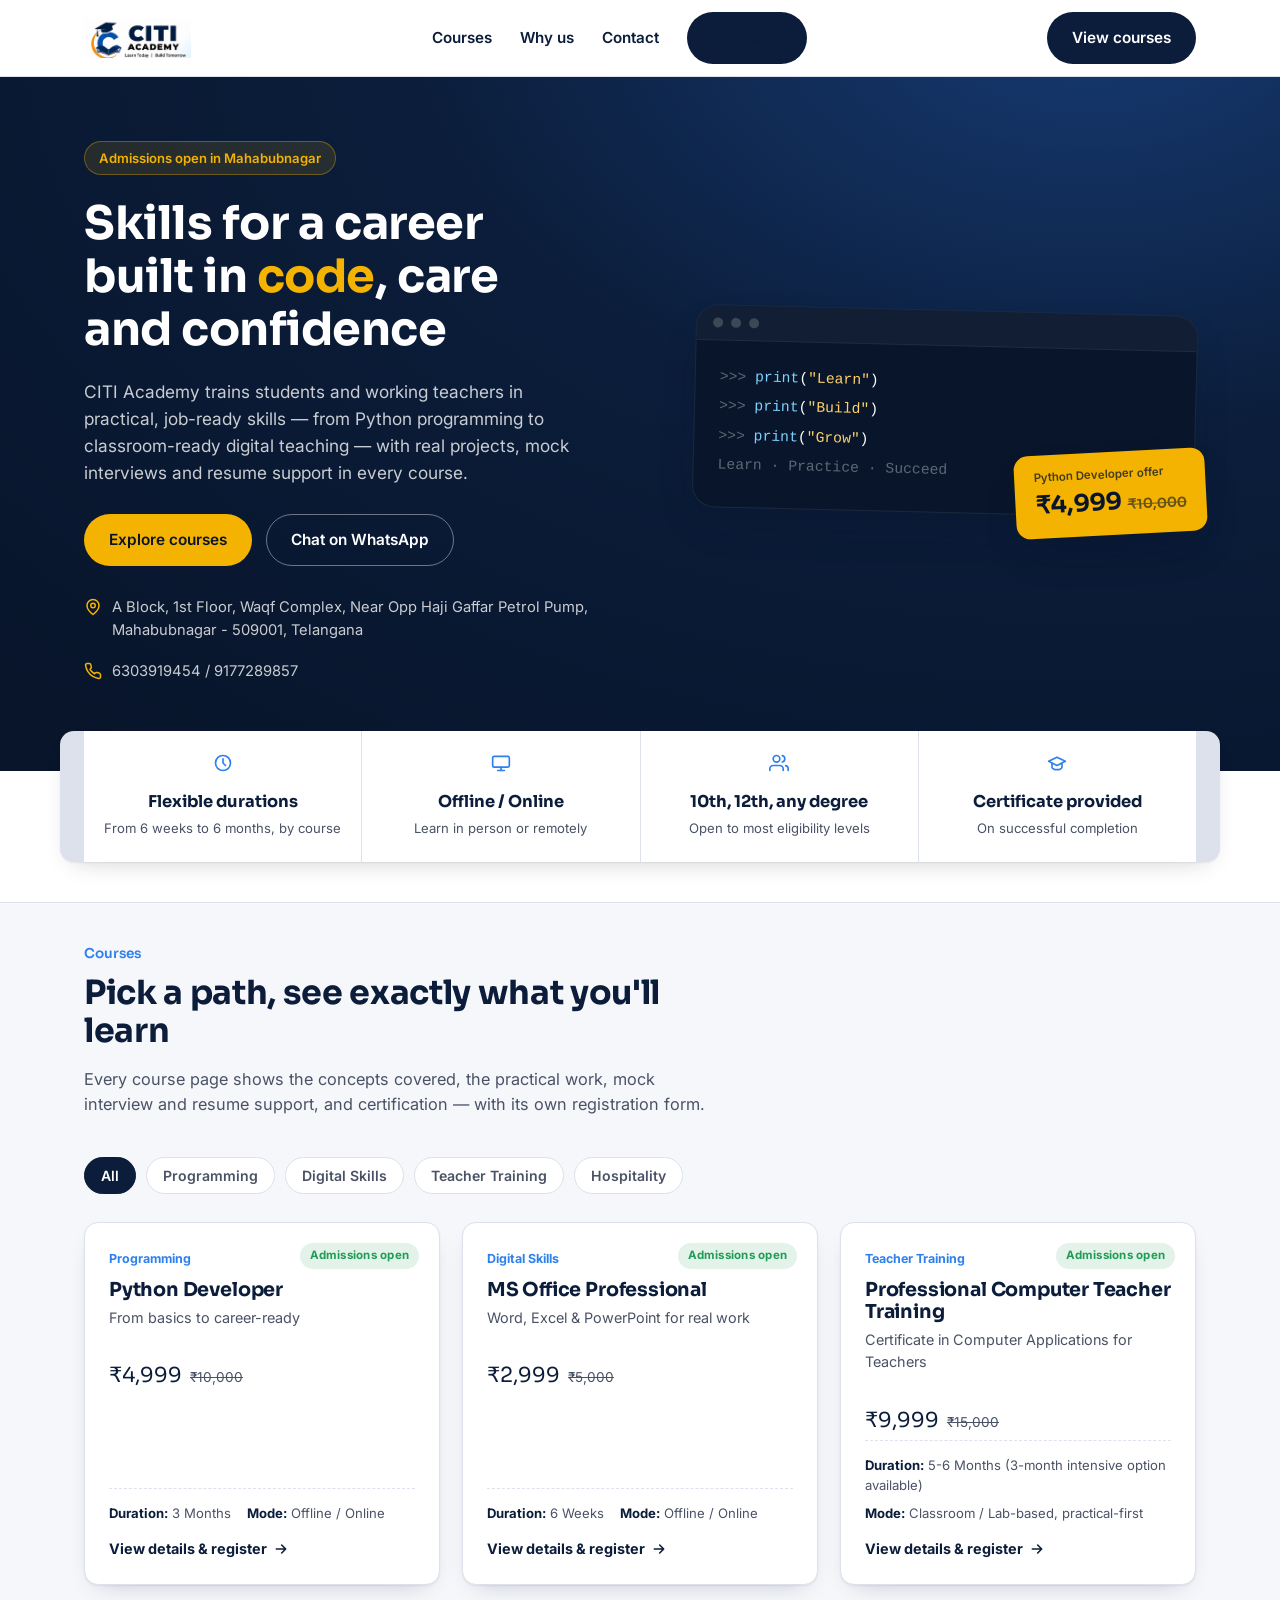
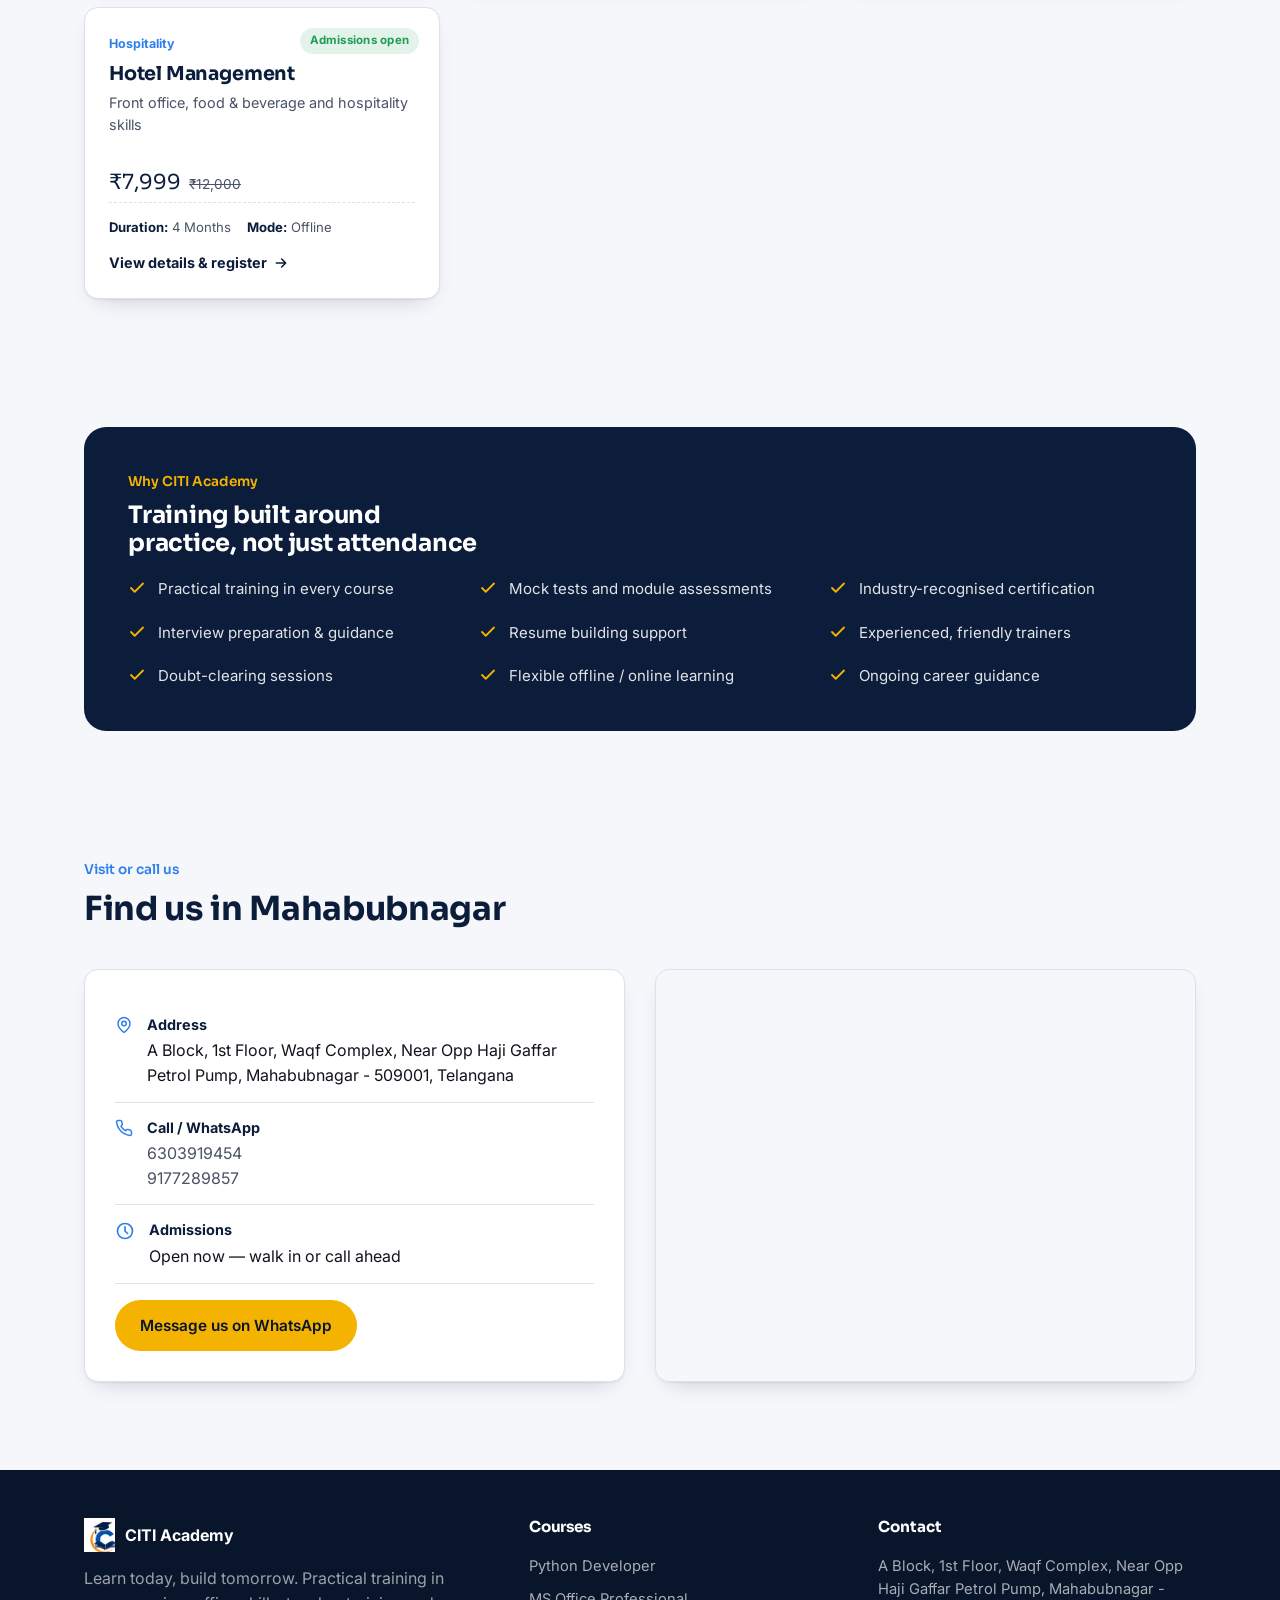
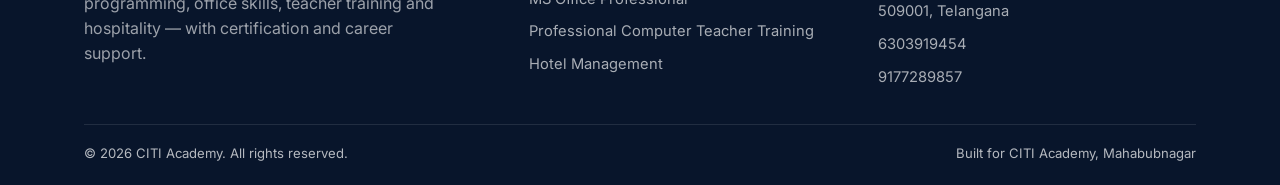
==== index.html @ 6cce6d1c "Add website files" ====
<!doctype html>
<html lang="en">
<head>
<meta charset="UTF-8" />
<meta name="viewport" content="width=device-width, initial-scale=1" />
<title>CITI Academy, Mahabubnagar — Python, MS Office, Teacher Training & Hotel Management Courses</title>
<meta name="description" content="CITI Academy in Mahabubnagar, Telangana offers practical, certificate courses in Python Developer, MS Office, Professional Computer Teacher Training and Hotel Management. Offline & online batches. Call 6303919454." />
<meta name="keywords" content="CITI Academy, CITI Academy Mahabubnagar, Python course Mahabubnagar, computer teacher training, MS Office course, hotel management course, computer institute Mahabubnagar, Waqf Complex Mahabubnagar" />
<meta name="robots" content="index, follow" />
<link rel="canonical" href="https://www.citiacademy.example/" />

<meta property="og:type" content="website" />
<meta property="og:title" content="CITI Academy — Learn Today, Build Tomorrow" />
<meta property="og:description" content="Practical, certificate courses in Python, MS Office, Computer Teacher Training and Hotel Management. Offline & online batches in Mahabubnagar, Telangana." />
<meta property="og:image" content="assets/logo.png" />
<meta property="og:locale" content="en_IN" />

<link rel="icon" href="assets/favicon-32.png" sizes="32x32" />
<link rel="icon" href="assets/favicon-192.png" sizes="192x192" />
<link rel="apple-touch-icon" href="assets/favicon-192.png" />

<link rel="preconnect" href="https://fonts.googleapis.com" />
<link rel="preconnect" href="https://fonts.gstatic.com" crossorigin />
<link href="https://fonts.googleapis.com/css2?family=Sora:wght@500;600;700;800&family=Inter:wght@400;500;600;700&display=swap" rel="stylesheet" />
<link rel="stylesheet" href="css/style.css" />

<script type="application/ld+json">
{
  "@context": "https://schema.org",
  "@type": "EducationalOrganization",
  "name": "CITI Academy",
  "slogan": "Learn Today, Build Tomorrow",
  "url": "https://www.citiacademy.example/",
  "logo": "https://www.citiacademy.example/assets/logo.png",
  "address": {
    "@type": "PostalAddress",
    "streetAddress": "A Block, 1st Floor, Waqf Complex, Near Opp Haji Gaffar Petrol Pump",
    "addressLocality": "Mahabubnagar",
    "addressRegion": "Telangana",
    "postalCode": "509001",
    "addressCountry": "IN"
  },
  "telephone": ["+91-6303919454", "+91-9177289857"],
  "sameAs": []
}
</script>
</head>
<body>
<a class="skip-link" href="#main">Skip to content</a>

<header class="site-header">
  <div class="wrap">
    <a class="brand" href="index.html">
      <img src="assets/logo.png" alt="CITI Academy — Learn Today, Build Tomorrow" />
    </a>
    <nav class="main-nav" id="mainNav">
      <a href="#courses">Courses</a>
      <a href="#why">Why us</a>
      <a href="#contact">Contact</a>
      <a class="btn btn-navy btn-hide-mobile" href="#contact">Talk to us</a>
    </nav>
    <div class="header-cta">
      <a class="btn btn-navy btn-hide-mobile" href="#courses">View courses</a>
      <button class="nav-toggle" id="navToggle" aria-label="Open menu" aria-expanded="false">
        <svg width="20" height="20" viewBox="0 0 24 24" fill="none" stroke="currentColor" stroke-width="2" stroke-linecap="round"><path d="M4 6h16M4 12h16M4 18h16"/></svg>
      </button>
    </div>
  </div>
</header>

<main id="main">
  <!-- Hero -->
  <section class="hero">
    <div class="wrap">
      <div class="hero-copy">
        <span class="hero-kicker">Admissions open in Mahabubnagar</span>
        <h1>Skills for a career built in <em>code</em>, care and confidence</h1>
        <p class="lead">CITI Academy trains students and working teachers in practical, job-ready skills — from Python programming to classroom-ready digital teaching — with real projects, mock interviews and resume support in every course.</p>
        <div class="hero-actions">
          <a class="btn btn-primary" href="#courses">Explore courses</a>
          <a class="btn btn-outline" id="heroWhatsapp" href="#" target="_blank" rel="noopener">Chat on WhatsApp</a>
        </div>
        <div class="hero-meta" id="heroMeta"></div>
      </div>
      <div class="hero-visual">
        <div class="terminal">
          <div class="terminal-bar"><span></span><span></span><span></span></div>
          <div class="terminal-body">
            <div><span class="muted">&gt;&gt;&gt;</span> <span class="l1">print</span>(<span class="l2">"Learn"</span>)</div>
            <div><span class="muted">&gt;&gt;&gt;</span> <span class="l1">print</span>(<span class="l2">"Build"</span>)</div>
            <div><span class="muted">&gt;&gt;&gt;</span> <span class="l1">print</span>(<span class="l2">"Grow"</span>)</div>
            <div class="muted">Learn · Practice · Succeed</div>
          </div>
        </div>
        <div class="offer-chip">
          <small>Python Developer offer</small>
          <span class="price">₹4,999</span><span class="was">₹10,000</span>
        </div>
      </div>
    </div>
  </section>

  <!-- Stats -->
  <section class="stat-strip">
    <div class="wrap" id="statStrip"></div>
  </section>

  <!-- Courses -->
  <section class="section" id="courses">
    <div class="wrap">
      <div class="section-head">
        <span class="section-tag">Courses</span>
        <h2>Pick a path, see exactly what you'll learn</h2>
        <p>Every course page shows the concepts covered, the practical work, mock interview and resume support, and certification — with its own registration form.</p>
      </div>
      <div class="course-toolbar" id="courseFilters"></div>
      <div class="course-grid" id="courseGrid">
        <p>Loading courses…</p>
      </div>
    </div>
  </section>

  <!-- Why choose -->
  <section class="section" id="why">
    <div class="wrap">
      <div class="why-panel">
        <span class="section-tag" style="color:#f5b301">Why CITI Academy</span>
        <h2 style="color:#fff; max-width:20ch;">Training built around practice, not just attendance</h2>
        <div class="why-grid" id="whyGrid"></div>
      </div>
    </div>
  </section>

  <!-- Contact / location -->
  <section class="section" id="contact">
    <div class="wrap">
      <div class="section-head">
        <span class="section-tag">Visit or call us</span>
        <h2>Find us in Mahabubnagar</h2>
      </div>
      <div class="contact-grid">
        <div class="contact-card" id="contactCard"></div>
        <div class="map-frame">
          <iframe id="mapFrame" src="" loading="lazy" referrerpolicy="no-referrer-when-downgrade" title="CITI Academy location map"></iframe>
        </div>
      </div>
    </div>
  </section>
</main>

<footer class="site-footer">
  <div class="wrap">
    <div class="footer-grid">
      <div>
        <div class="footer-brand"><img src="assets/icon.png" alt="" /><strong style="color:#fff;">CITI Academy</strong></div>
        <p style="color:rgba(255,255,255,.6); max-width:36ch;">Learn today, build tomorrow. Practical training in programming, office skills, teacher training and hospitality — with certification and career support.</p>
      </div>
      <div>
        <h4>Courses</h4>
        <div id="footerCourseLinks"></div>
      </div>
      <div>
        <h4>Contact</h4>
        <a id="footerAddress" href="#contact"></a>
        <a id="footerPhone1" href="#"></a>
        <a id="footerPhone2" href="#"></a>
      </div>
    </div>
    <div class="footer-bottom">
      <span>© <span id="year"></span> CITI Academy. All rights reserved.</span>
      <span>Built for CITI Academy, Mahabubnagar</span>
    </div>
  </div>
</footer>

<script src="js/shared.js"></script>
<script src="js/main.js"></script>
</body>
</html>
---- css/style.css ----
/* =========================================================
   CITI Academy — design tokens
   ========================================================= */
:root{
  --navy-950: #08152b;
  --navy-900: #0b1d3a;
  --navy-800: #122b52;
  --navy-700: #1c3d6e;
  --blue-500: #2f80ed;
  --gold-500: #f5b301;
  --gold-600: #d99900;
  --paper: #f6f7fb;
  --paper-dim: #eceef5;
  --ink: #10141c;
  --ink-soft: #4a5266;
  --line: #dde1ec;
  --white: #ffffff;
  --ok-500: #1f9d55;
  --closed-500: #c0392b;

  --font-display: "Sora", "Segoe UI", sans-serif;
  --font-body: "Inter", "Segoe UI", sans-serif;

  --radius-s: 8px;
  --radius-m: 14px;
  --radius-l: 22px;
  --shadow-card: 0 1px 2px rgba(8,21,43,.06), 0 10px 24px -14px rgba(8,21,43,.28);
  --shadow-pop: 0 20px 45px -18px rgba(8,21,43,.45);
  --container: 1160px;
}

@media (prefers-color-scheme: dark){ /* intentionally not auto-inverting; brand is navy-first */ }

*, *::before, *::after{ box-sizing: border-box; }
html{ scroll-behavior: smooth; }
body{
  margin:0;
  font-family: var(--font-body);
  color: var(--ink);
  background: var(--paper);
  line-height: 1.55;
  -webkit-font-smoothing: antialiased;
}
img{ max-width:100%; display:block; }
a{ color: inherit; }
h1,h2,h3,h4{ font-family: var(--font-display); margin:0 0 .5em; line-height:1.15; letter-spacing: -0.01em; }
p{ margin:0 0 1em; color: var(--ink-soft); }
ul{ margin:0; padding:0; }
button{ font-family: inherit; }

:focus-visible{
  outline: 3px solid var(--gold-500);
  outline-offset: 2px;
}

.wrap{
  max-width: var(--container);
  margin: 0 auto;
  padding: 0 24px;
}

.eyebrow-free-label{ /* utility placeholder, unused by design choice */ }

/* Buttons ------------------------------------------------ */
.btn{
  display:inline-flex;
  align-items:center;
  gap:.5em;
  padding: 13px 24px;
  border-radius: 999px;
  font-weight: 600;
  font-size: .96rem;
  text-decoration:none;
  border: 1px solid transparent;
  cursor:pointer;
  transition: transform .15s ease, box-shadow .15s ease, background-color .15s ease;
}
.btn:active{ transform: translateY(1px); }
.btn-primary{
  background: var(--gold-500);
  color: var(--navy-950);
}
.btn-primary:hover{ background: var(--gold-600); }
.btn-outline{
  background: transparent;
  border-color: rgba(255,255,255,.4);
  color: inherit;
}
.btn-outline:hover{ background: rgba(255,255,255,.1); }
.btn-navy{
  background: var(--navy-900);
  color: var(--white);
}
.btn-navy:hover{ background: var(--navy-800); }
.btn-block{ width:100%; justify-content:center; }
.btn[disabled]{ opacity:.5; cursor:not-allowed; }

/* Header --------------------------------------------------*/
.site-header{
  position: sticky; top:0; z-index: 40;
  background: var(--white);
  border-bottom: 1px solid var(--line);
}
.site-header .wrap{
  display:flex; align-items:center; justify-content:space-between;
  height: 76px;
}
.brand{ display:flex; align-items:center; gap:10px; text-decoration:none; }
.brand img{ height: 40px; width:auto; }
.brand-text{ display:none; }
.main-nav{ display:flex; align-items:center; gap: 28px; }
.main-nav a{
  text-decoration:none; color: var(--navy-900); font-weight:600; font-size:.95rem;
}
.main-nav a:hover{ color: var(--blue-500); }
.header-cta{ display:flex; align-items:center; gap:14px; }
.nav-toggle{ display:none; }

@media (max-width: 860px){
  .main-nav{
    position:fixed; inset: 76px 0 auto 0;
    background: var(--white);
    flex-direction:column; align-items:flex-start;
    padding: 18px 24px 28px;
    gap: 16px;
    border-bottom: 1px solid var(--line);
    transform: translateY(-8px);
    opacity:0;
    pointer-events:none;
    transition: transform .18s ease, opacity .18s ease;
  }
  .main-nav.is-open{ transform: translateY(0); opacity:1; pointer-events:auto; }
  .nav-toggle{
    display:inline-flex; align-items:center; justify-content:center;
    width:42px; height:42px; border-radius: 10px;
    border:1px solid var(--line); background: var(--white);
  }
  .header-cta .btn-hide-mobile{ display:none; }
}

/* Hero ------------------------------------------------------*/
.hero{
  background: radial-gradient(120% 140% at 85% -10%, #163a72 0%, var(--navy-900) 45%, var(--navy-950) 100%);
  color: var(--white);
  padding: 64px 0 88px;
  position: relative;
  overflow:hidden;
}
.hero .wrap{
  display:grid; grid-template-columns: 1.05fr .95fr; gap: 56px; align-items:center;
}
.hero-kicker{
  display:inline-flex; align-items:center; gap:8px;
  background: rgba(245,179,1,.12);
  border: 1px solid rgba(245,179,1,.35);
  color: var(--gold-500);
  padding: 6px 14px; border-radius: 999px;
  font-size: .82rem; font-weight:600;
  margin-bottom: 22px;
}
.hero h1{
  font-size: clamp(2.1rem, 3.6vw, 3.2rem);
  color: var(--white);
  max-width: 12.5ch;
}
.hero h1 em{ font-style:normal; color: var(--gold-500); }
.hero p.lead{
  color: rgba(255,255,255,.78);
  font-size: 1.08rem;
  max-width: 46ch;
}
.hero-actions{ display:flex; gap:14px; flex-wrap:wrap; margin: 28px 0 30px; }
.hero-meta{ display:flex; flex-wrap:wrap; gap: 18px 28px; }
.hero-meta-item{ display:flex; align-items:flex-start; gap:10px; font-size:.92rem; color: rgba(255,255,255,.78); }
.hero-meta-item svg{ flex-shrink:0; margin-top:2px; color: var(--gold-500); }

/* Hero terminal visual */
.hero-visual{ position:relative; }
.terminal{
  background: var(--navy-950);
  border: 1px solid rgba(255,255,255,.08);
  border-radius: var(--radius-l);
  box-shadow: var(--shadow-pop);
  overflow:hidden;
  transform: rotate(1.4deg);
}
.terminal-bar{
  display:flex; align-items:center; gap:8px;
  padding: 12px 16px;
  background: rgba(255,255,255,.04);
  border-bottom: 1px solid rgba(255,255,255,.06);
}
.terminal-bar span{ width:10px; height:10px; border-radius:50%; background: rgba(255,255,255,.18); }
.terminal-body{
  padding: 22px 24px 26px;
  font-family: "JetBrains Mono", "Courier New", monospace;
  font-size: .92rem;
  line-height: 2;
}
.terminal-body .l1{ color: #7fd2ff; }
.terminal-body .l2{ color: #ffd166; }
.terminal-body .l3{ color: #9be89b; }
.terminal-body .muted{ color: rgba(255,255,255,.35); }
.offer-chip{
  position:absolute; right: -10px; bottom: -22px;
  background: var(--gold-500);
  color: var(--navy-950);
  padding: 14px 20px;
  border-radius: var(--radius-m);
  box-shadow: var(--shadow-pop);
  transform: rotate(-3deg);
  font-family: var(--font-display);
}
.offer-chip small{ display:block; font-family: var(--font-body); font-weight:600; font-size:.72rem; text-transform:none; opacity:.75; }
.offer-chip .price{ font-size: 1.5rem; font-weight:700; }
.offer-chip .was{ text-decoration: line-through; font-size:.85rem; font-weight:600; opacity:.6; margin-left:6px; }

@media (max-width: 900px){
  .hero .wrap{ grid-template-columns: 1fr; }
  .hero-visual{ margin-top: 10px; }
  .terminal{ transform: none; }
  .offer-chip{ right: 12px; bottom: -18px; }
}

/* Stat strip -------------------------------------------------*/
.stat-strip{
  background: var(--white);
  border-bottom: 1px solid var(--line);
}
.stat-strip .wrap{
  display:grid; grid-template-columns: repeat(4, 1fr);
  gap: 1px;
  background: var(--line);
  transform: translateY(-40px);
  border-radius: var(--radius-m);
  overflow:hidden;
  box-shadow: var(--shadow-card);
}
.stat-card{
  background: var(--white);
  padding: 22px 18px;
  text-align:center;
}
.stat-card svg{ color: var(--blue-500); margin-bottom:10px; }
.stat-card strong{ display:block; font-family: var(--font-display); font-size:1.02rem; color: var(--navy-900); }
.stat-card span{ font-size:.82rem; color: var(--ink-soft); }
@media (max-width: 720px){
  .stat-strip .wrap{ grid-template-columns: repeat(2,1fr); transform: translateY(-24px); }
}

/* Section shell ------------------------------------------------*/
.section{ padding: 40px 0 88px; }
.section-head{ max-width: 640px; margin-bottom: 40px; }
.section-head h2{ font-size: clamp(1.6rem, 2.6vw, 2.1rem); color: var(--navy-900); }
.section-head p{ font-size: 1.02rem; }
.section-tag{
  font-family: var(--font-display);
  color: var(--blue-500);
  font-weight:600;
  font-size: .85rem;
  margin-bottom: 10px;
  display:block;
}

/* Course grid ----------------------------------------------------*/
.course-toolbar{
  display:flex; flex-wrap:wrap; gap:10px; margin-bottom: 28px;
}
.chip-filter{
  border:1px solid var(--line);
  background: var(--white);
  padding: 9px 16px;
  border-radius: 999px;
  font-size:.88rem;
  font-weight:600;
  color: var(--ink-soft);
  cursor:pointer;
}
.chip-filter.is-active{
  background: var(--navy-900);
  border-color: var(--navy-900);
  color: var(--white);
}
.course-grid{
  display:grid;
  grid-template-columns: repeat(auto-fill, minmax(270px, 1fr));
  gap: 22px;
}
.course-card{
  background: var(--white);
  border: 1px solid var(--line);
  border-radius: var(--radius-m);
  padding: 26px 24px 24px;
  display:flex; flex-direction:column;
  box-shadow: var(--shadow-card);
  text-decoration:none;
  color: inherit;
  transition: border-color .15s ease;
  position:relative;
}
.course-card:hover{ border-color: var(--blue-500); }
.course-card.is-closed{ opacity:.72; }
.course-card .status{
  position:absolute; top:20px; right:20px;
  font-size:.72rem; font-weight:700; letter-spacing:.02em;
  padding: 4px 10px; border-radius: 999px;
}
.status.open{ background: rgba(31,157,85,.12); color: var(--ok-500); }
.status.closed{ background: rgba(192,57,43,.12); color: var(--closed-500); }
.course-card .category{ font-size:.78rem; font-weight:700; color: var(--blue-500); margin-bottom:10px; }
.course-card h3{ font-size:1.2rem; color: var(--navy-900); margin-bottom:6px; }
.course-card .tagline{ font-size:.9rem; color: var(--ink-soft); margin-bottom:16px; }
.course-card .meta-row{
  display:flex; flex-wrap:wrap; gap: 8px 16px;
  font-size:.82rem; color: var(--ink-soft);
  border-top: 1px dashed var(--line);
  padding-top: 14px; margin-top:auto;
}
.course-card .meta-row b{ color: var(--navy-900); }
.course-card .fee-row{ display:flex; align-items:baseline; gap:8px; margin: 14px 0 4px; }
.course-card .fee-row .fee{ font-family: var(--font-display); font-size:1.3rem; color: var(--navy-900); }
.course-card .fee-row .was{ text-decoration:line-through; color: var(--ink-soft); font-size:.85rem; }
.course-card .cta-line{ margin-top:14px; font-weight:700; color: var(--navy-900); font-size:.9rem; display:flex; align-items:center; gap:6px; }

.empty-state{
  border: 1px dashed var(--line);
  border-radius: var(--radius-m);
  padding: 40px;
  text-align:center;
  color: var(--ink-soft);
}

/* Why choose ---------------------------------------------------*/
.why-panel{
  background: var(--navy-900);
  color: var(--white);
  border-radius: var(--radius-l);
  padding: 44px;
  display:grid;
  grid-template-columns: 1fr;
}
.why-grid{
  display:grid; grid-template-columns: repeat(3, 1fr); gap: 20px 28px;
  margin-top:8px;
}
.why-item{ display:flex; gap:12px; align-items:flex-start; }
.why-item svg{ color: var(--gold-500); flex-shrink:0; margin-top:2px; }
.why-item span{ font-size:.94rem; color: rgba(255,255,255,.88); }
@media (max-width: 820px){
  .why-panel{ padding: 30px 22px; }
  .why-grid{ grid-template-columns: 1fr 1fr; }
}
@media (max-width: 520px){ .why-grid{ grid-template-columns: 1fr; } }

/* Contact / location ---------------------------------------------*/
.contact-grid{
  display:grid; grid-template-columns: 1fr 1fr; gap: 30px;
}
.contact-card{
  background: var(--white); border:1px solid var(--line);
  border-radius: var(--radius-m); padding: 30px;
  box-shadow: var(--shadow-card);
}
.contact-line{ display:flex; gap:14px; padding: 14px 0; border-bottom: 1px solid var(--line); }
.contact-line:last-child{ border-bottom:none; }
.contact-line svg{ color: var(--blue-500); flex-shrink:0; margin-top:2px; }
.contact-line strong{ display:block; color: var(--navy-900); font-size:.9rem; margin-bottom:2px; }
.contact-line a{ text-decoration:none; color: var(--ink-soft); }
.contact-line a:hover{ color: var(--blue-500); }
.map-frame{
  border:1px solid var(--line); border-radius: var(--radius-m); overflow:hidden; height:100%; min-height: 280px;
  box-shadow: var(--shadow-card);
}
.map-frame iframe{ width:100%; height:100%; min-height:280px; border:0; }
@media (max-width: 820px){ .contact-grid{ grid-template-columns:1fr; } }

/* Footer -----------------------------------------------------*/
.site-footer{ background: var(--navy-950); color: rgba(255,255,255,.7); padding: 48px 0 22px; }
.footer-grid{ display:grid; grid-template-columns: 1.3fr 1fr 1fr; gap: 32px; padding-bottom: 30px; border-bottom: 1px solid rgba(255,255,255,.1); }
.footer-grid h4{ color: var(--white); font-size:.95rem; margin-bottom: 14px; }
.footer-grid a{ text-decoration:none; color: rgba(255,255,255,.65); display:block; padding: 5px 0; font-size:.92rem; }
.footer-grid a:hover{ color: var(--gold-500); }
.footer-brand{ display:flex; align-items:center; gap:10px; margin-bottom: 14px; }
.footer-brand img{ height:34px; }
.footer-bottom{ display:flex; justify-content:space-between; flex-wrap:wrap; gap:10px; padding-top: 18px; font-size:.82rem; }
@media (max-width: 720px){ .footer-grid{ grid-template-columns: 1fr 1fr; } }
@media (max-width: 480px){ .footer-grid{ grid-template-columns: 1fr; } }

/* Course detail page --------------------------------------------*/
.course-hero{
  background: var(--navy-900); color:var(--white); padding: 40px 0 56px;
}
.breadcrumb{ font-size:.85rem; color: rgba(255,255,255,.6); margin-bottom: 18px; }
.breadcrumb a{ color: rgba(255,255,255,.85); text-decoration:none; }
.course-hero-top{ display:flex; justify-content:space-between; align-items:flex-start; gap:20px; flex-wrap:wrap; }
.course-hero h1{ color: var(--white); font-size: clamp(1.7rem, 3vw, 2.4rem); max-width: 22ch; }
.badge-status{ font-size:.78rem; font-weight:700; padding: 6px 14px; border-radius:999px; }
.course-detail-grid{ display:grid; grid-template-columns: 1.6fr 1fr; gap: 36px; align-items:start; margin-top: -34px; }
.detail-panel{
  background: var(--white); border:1px solid var(--line); border-radius: var(--radius-m);
  padding: 30px; box-shadow: var(--shadow-card); margin-bottom: 24px;
}
.detail-panel h2{ font-size:1.2rem; color: var(--navy-900); }
.check-list{ display:flex; flex-direction:column; gap: 12px; }
.check-list li{ display:flex; gap:10px; align-items:flex-start; list-style:none; font-size:.96rem; color: var(--ink); }
.check-list li svg{ color: var(--ok-500); flex-shrink:0; margin-top:3px; }
.side-summary{
  background: var(--white); border:1px solid var(--line); border-radius: var(--radius-m);
  padding: 26px; box-shadow: var(--shadow-card); position:sticky; top: 96px;
}
.summary-row{ display:flex; justify-content:space-between; padding: 10px 0; border-bottom:1px dashed var(--line); font-size:.9rem; }
.summary-row:last-of-type{ border-bottom:none; }
.summary-row span:first-child{ color: var(--ink-soft); }
.summary-row span:last-child{ font-weight:700; color: var(--navy-900); text-align:right; }
.fee-block{ text-align:center; padding: 18px 0; }
.fee-block .fee{ font-family: var(--font-display); font-size: 2rem; color: var(--navy-900); }
.fee-block .was{ text-decoration:line-through; color: var(--ink-soft); margin-left:8px; }

/* Registration form -----------------------------------------*/
.reg-form{ display:grid; gap: 14px; }
.reg-form .row2{ display:grid; grid-template-columns:1fr 1fr; gap:14px; }
.field label{ display:block; font-size:.84rem; font-weight:600; color: var(--navy-900); margin-bottom:6px; }
.field input, .field select, .field textarea{
  width:100%; padding: 11px 13px; border-radius: var(--radius-s);
  border: 1px solid var(--line); font-family: inherit; font-size:.94rem; background: var(--paper);
}
.field textarea{ resize: vertical; min-height: 78px; }
.field input:focus, .field select:focus, .field textarea:focus{ outline:none; border-color: var(--blue-500); background: var(--white); }
@media (max-width: 560px){ .reg-form .row2{ grid-template-columns:1fr; } }

.form-msg{ padding: 12px 14px; border-radius: var(--radius-s); font-size:.9rem; margin-top: 10px; display:none; }
.form-msg.success{ display:block; background: rgba(31,157,85,.1); color: var(--ok-500); }
.form-msg.error{ display:block; background: rgba(192,57,43,.1); color: var(--closed-500); }

.closed-note{
  background: var(--paper-dim); border: 1px dashed var(--line); border-radius: var(--radius-m);
  padding: 22px; text-align:center;
}
.closed-note svg{ color: var(--closed-500); margin-bottom:10px; }

@media (max-width: 900px){
  .course-detail-grid{ grid-template-columns:1fr; margin-top:20px; }
  .side-summary{ position:static; }
}

/* Admin page ----------------------------------------------------*/
.admin-shell{ max-width: 880px; margin: 0 auto; padding: 40px 24px 80px; }
.admin-card{ background:var(--white); border:1px solid var(--line); border-radius: var(--radius-m); padding: 26px; box-shadow: var(--shadow-card); margin-bottom: 22px; }
.admin-card h2{ font-size:1.1rem; color:var(--navy-900); }
.admin-warning{ background:#fff7e6; border:1px solid #f5d67c; color:#8a6100; padding:14px 16px; border-radius: var(--radius-s); font-size:.88rem; margin-bottom: 20px; }
.course-row{ border:1px solid var(--line); border-radius: var(--radius-s); padding:16px; margin-bottom:12px; }
.course-row-top{ display:flex; justify-content:space-between; align-items:center; gap:12px; flex-wrap:wrap; }
.toggle{ position:relative; width:46px; height:26px; }
.toggle input{ opacity:0; width:0; height:0; }
.toggle span{ position:absolute; inset:0; background:#ccc; border-radius:999px; transition:.15s; cursor:pointer; }
.toggle span::before{ content:""; position:absolute; width:20px; height:20px; left:3px; top:3px; background:#fff; border-radius:50%; transition:.15s; }
.toggle input:checked + span{ background: var(--ok-500); }
.toggle input:checked + span::before{ transform: translateX(20px); }
textarea.mono{ font-family: "JetBrains Mono", monospace; font-size:.85rem; }

.utility-bar{ display:flex; gap:10px; flex-wrap:wrap; }

.skip-link{
  position:absolute; left:-999px; top:auto;
  background:var(--navy-900); color:#fff; padding:10px 16px; border-radius: 8px;
}
.skip-link:focus{ left:16px; top:16px; z-index:100; }
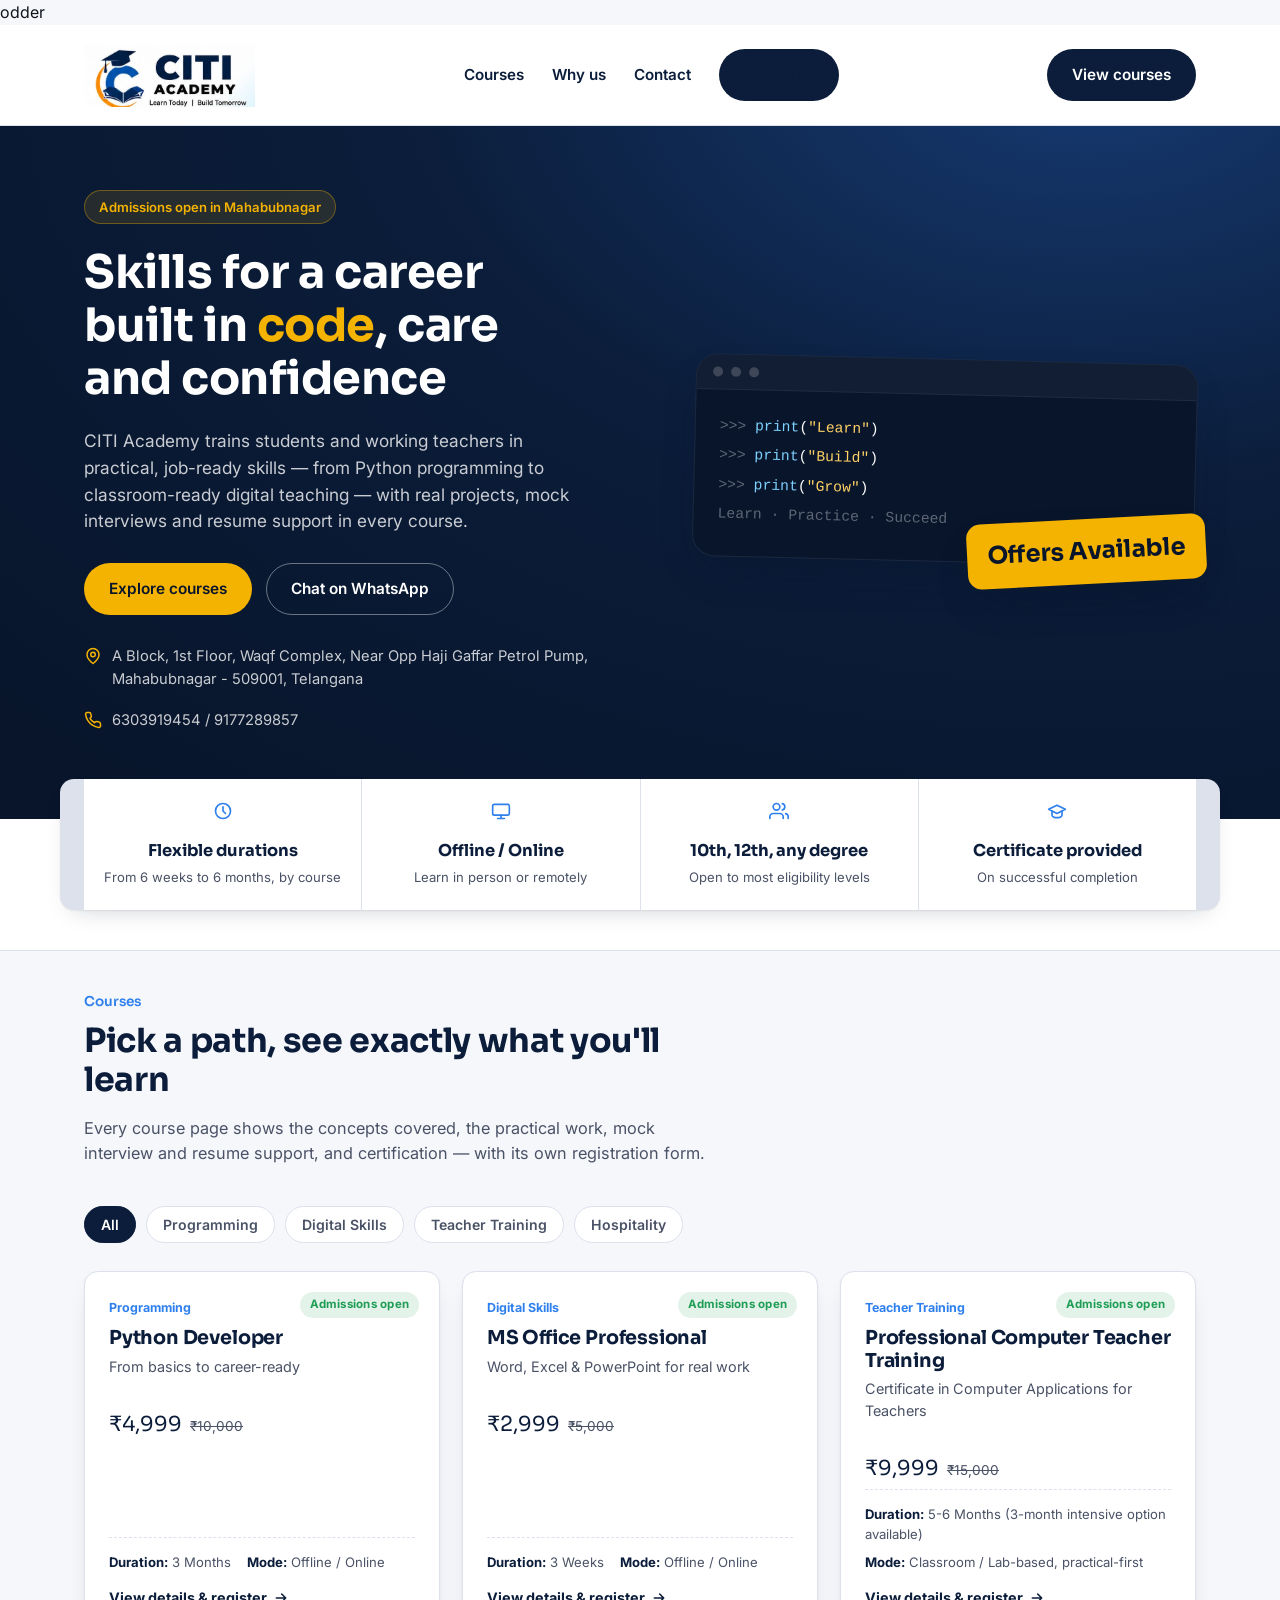
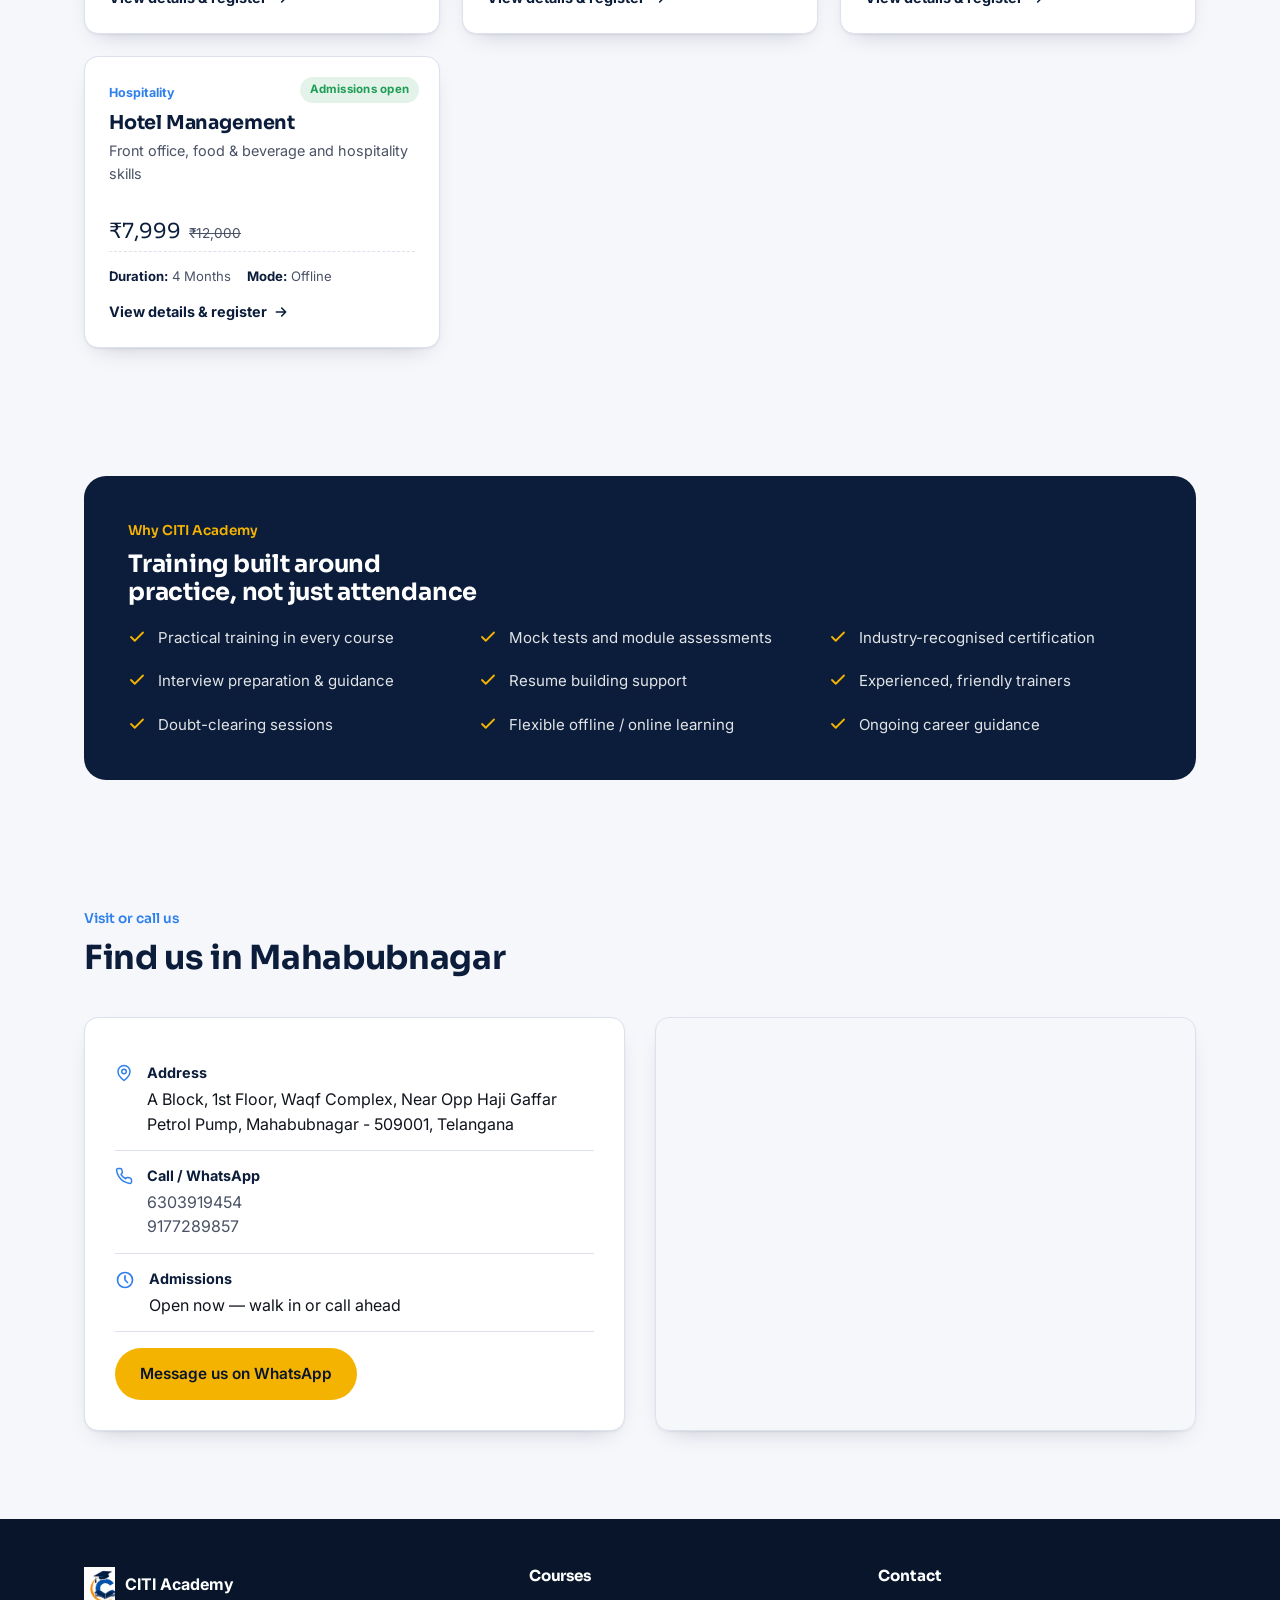
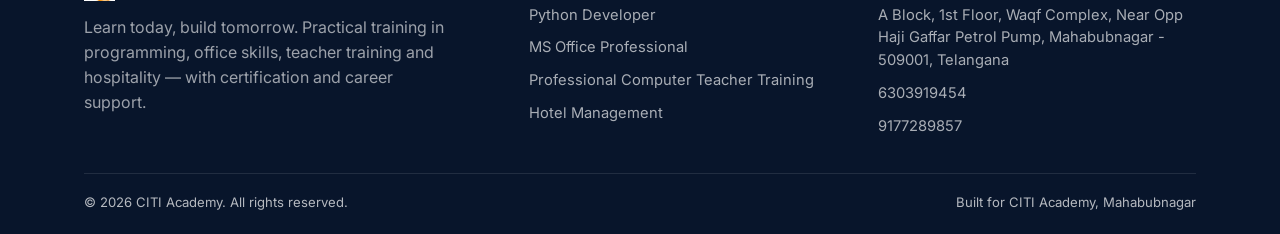
==== commit 9cc97d8f: "Update index.html" ====
--- a/index.html
+++ b/index.html
@@ -1,4 +1,4 @@
-<!doctype html>
+<!doctype html>odder 
 <html lang="en">
 <head>
 <meta charset="UTF-8" />
@@ -7,7 +7,8 @@
 <meta name="description" content="CITI Academy in Mahabubnagar, Telangana offers practical, certificate courses in Python Developer, MS Office, Professional Computer Teacher Training and Hotel Management. Offline & online batches. Call 6303919454." />
 <meta name="keywords" content="CITI Academy, CITI Academy Mahabubnagar, Python course Mahabubnagar, computer teacher training, MS Office course, hotel management course, computer institute Mahabubnagar, Waqf Complex Mahabubnagar" />
 <meta name="robots" content="index, follow" />
-<link rel="canonical" href="https://www.citiacademy.example/" />
+<meta name="google-site-verification" content="WbKcZV6cLNxIX26OUMDs0FAWcm-nRxJJ2PpLTy1rYeQ" />
+<link rel="canonical" href="https://md-muzaffar.github.io/CITI-ACADEMY---website/" />
 
 <meta property="og:type" content="website" />
 <meta property="og:title" content="CITI Academy — Learn Today, Build Tomorrow" />
@@ -30,8 +31,8 @@
   "@type": "EducationalOrganization",
   "name": "CITI Academy",
   "slogan": "Learn Today, Build Tomorrow",
-  "url": "https://www.citiacademy.example/",
-  "logo": "https://www.citiacademy.example/assets/logo.png",
+  "url": "https://md-muzaffar.github.io/CITI-ACADEMY---website/",
+  "logo": "https://md-muzaffar.github.io/CITI-ACADEMY---website/assets/logo.png",
   "address": {
     "@type": "PostalAddress",
     "streetAddress": "A Block, 1st Floor, Waqf Complex, Near Opp Haji Gaffar Petrol Pump",
@@ -93,8 +94,7 @@
           </div>
         </div>
         <div class="offer-chip">
-          <small>Python Developer offer</small>
-          <span class="price">₹4,999</span><span class="was">₹10,000</span>
+          <span class="price">Offers Available</span>
         </div>
       </div>
     </div>
--- a/css/style.css
+++ b/css/style.css
@@ -84,9 +84,25 @@
 .btn-outline{
   background: transparent;
   border-color: rgba(255,255,255,.4);
-  color: inherit;
-}
-.btn-outline:hover{ background: rgba(255,255,255,.1); }
+  color: var(--white);
+}
+.btn-outline:hover{ 
+  background: rgba(255,255,255,.1);
+  color: var(--white);
+}
+/* "Talk to us" sits on the white header — needs dark text, not white */
+.site-header .btn-outline{
+  border-color: var(--line);
+  color: var(--navy-900);
+}
+.site-header .btn-outline:hover{
+  background: var(--paper-dim);
+  color: var(--navy-900);
+}
+/* "Chat on WhatsApp" sits on the dark hero — stays white */
+.hero .btn-outline{
+  color: var(--white);
+}
 .btn-navy{
   background: var(--navy-900);
   color: var(--white);
@@ -103,10 +119,10 @@
 }
 .site-header .wrap{
   display:flex; align-items:center; justify-content:space-between;
-  height: 76px;
+  height: 100px;
 }
 .brand{ display:flex; align-items:center; gap:10px; text-decoration:none; }
-.brand img{ height: 40px; width:auto; }
+.brand img{ height: 64px; width:auto; }
 .brand-text{ display:none; }
 .main-nav{ display:flex; align-items:center; gap: 28px; }
 .main-nav a{
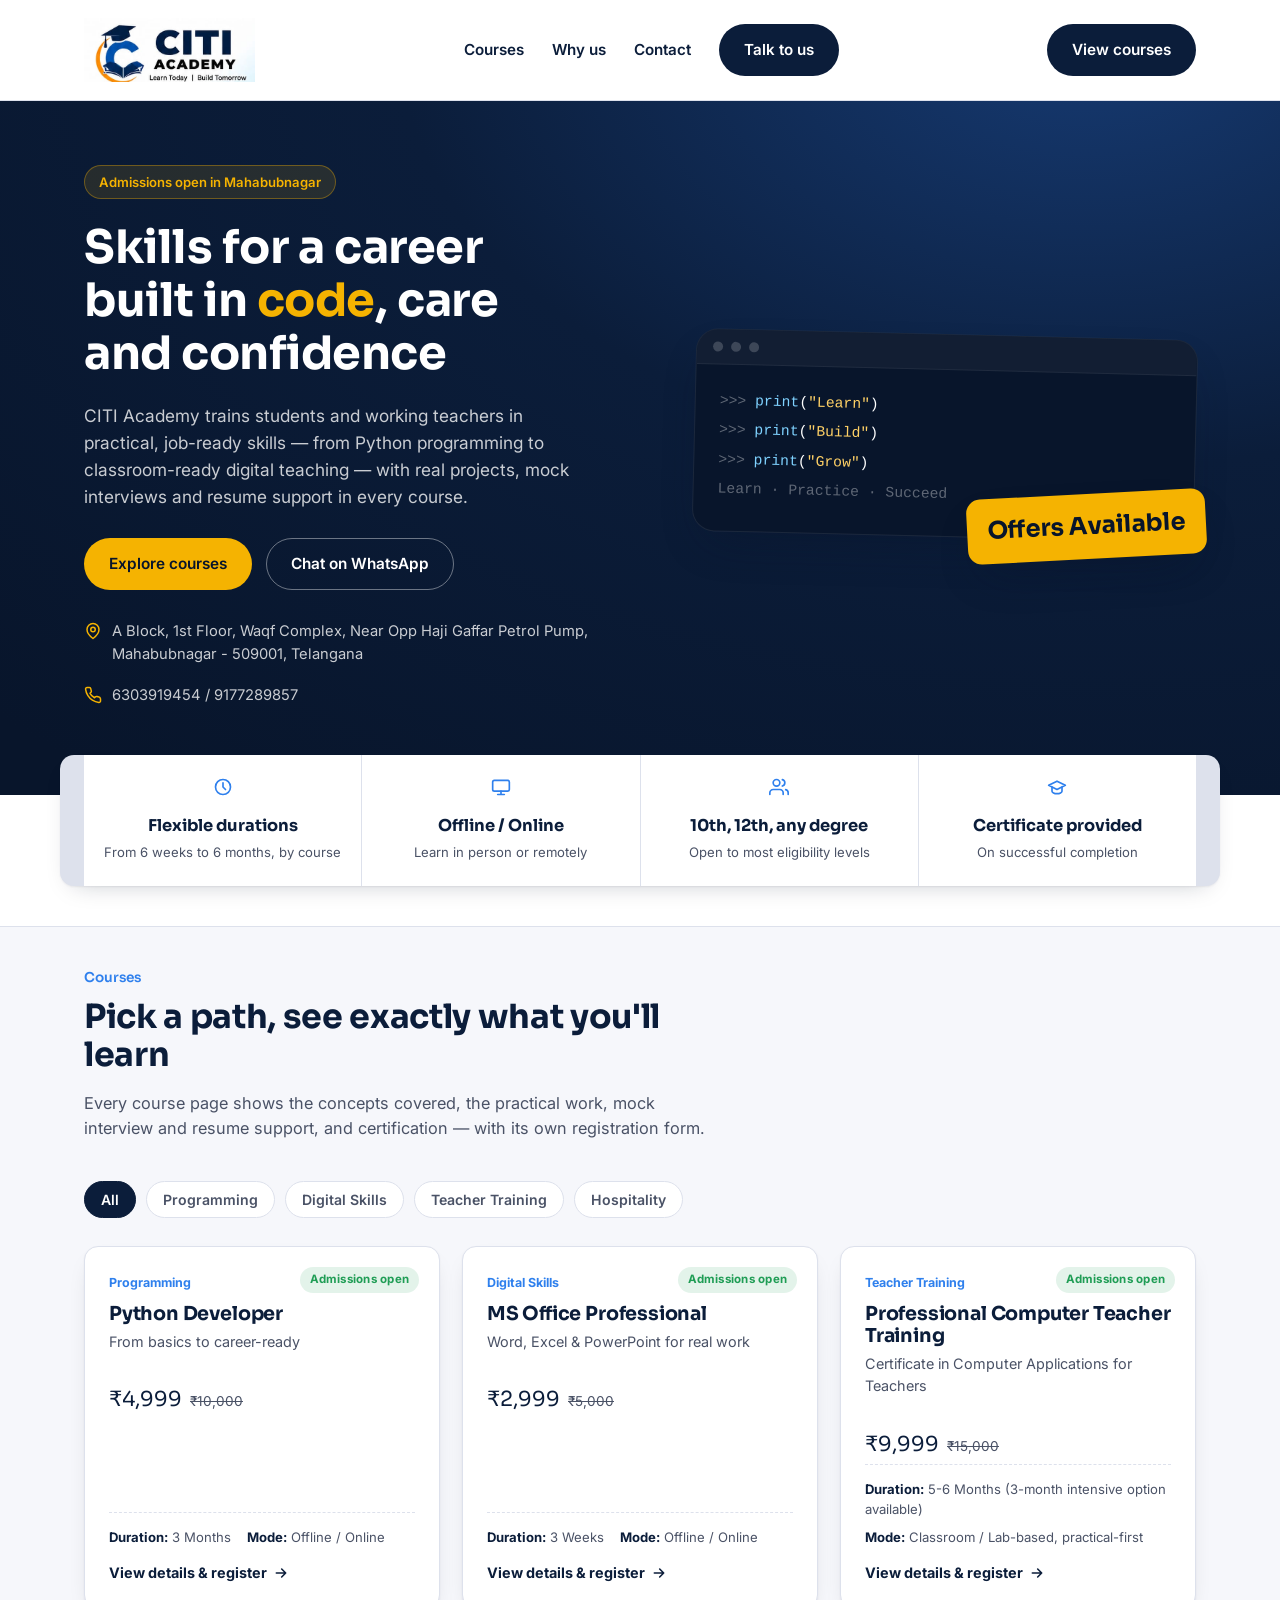
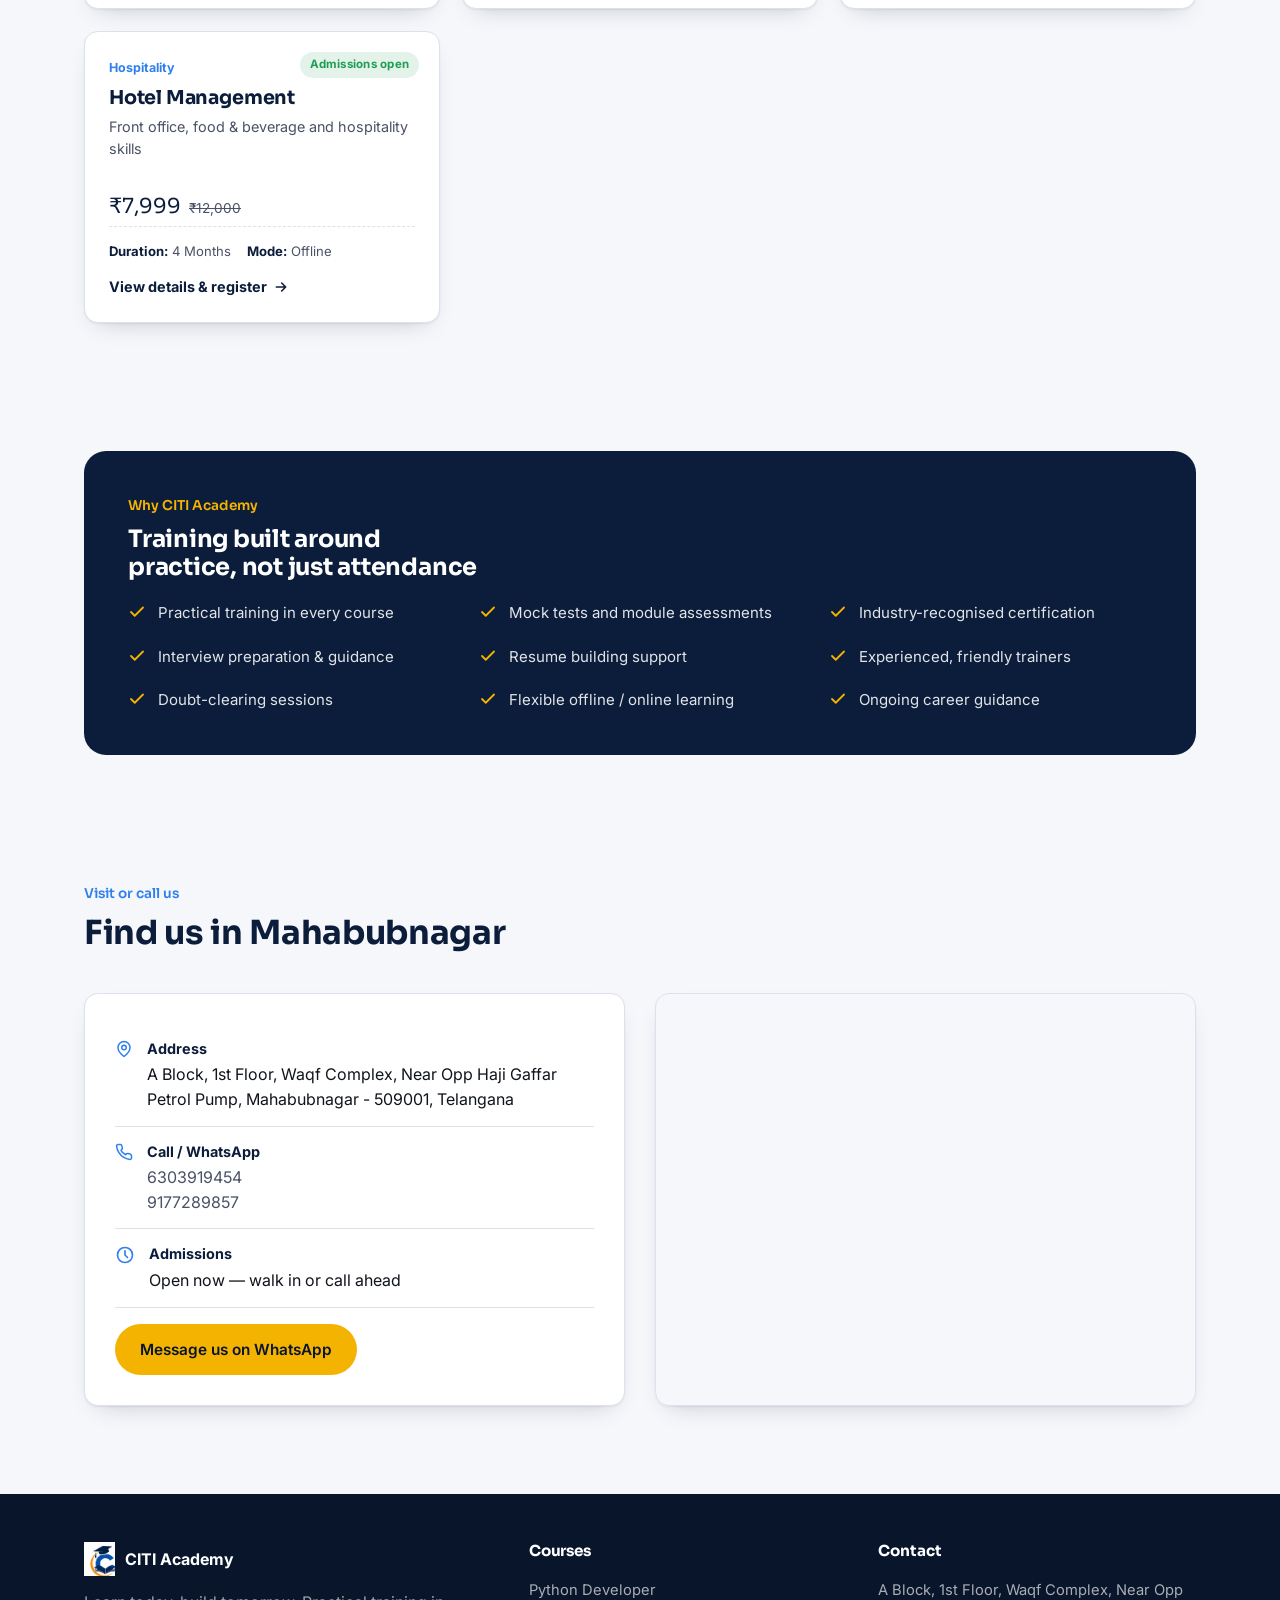
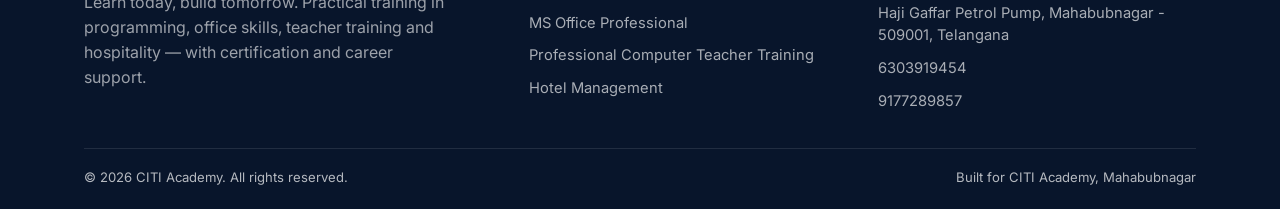
==== commit 77c66576: "Update index.html" ====
--- a/index.html
+++ b/index.html
@@ -1,4 +1,4 @@
-<!doctype html>odder 
+<!doctype html> 
 <html lang="en">
 <head>
 <meta charset="UTF-8" />
@@ -141,7 +141,15 @@
       <div class="contact-grid">
         <div class="contact-card" id="contactCard"></div>
         <div class="map-frame">
-          <iframe id="mapFrame" src="" loading="lazy" referrerpolicy="no-referrer-when-downgrade" title="CITI Academy location map"></iframe>
+          <iframe 
+            src="https://www.google.com/maps?q=CITI+Academy,+Waqf+Complex,+A-Block,+Raichur+Road,+Boyapalle+Rural,+Mahbubnagar,+Telangana+509001&output=embed" 
+            width="100%" 
+            height="100%" 
+            style="border:0;" 
+            allowfullscreen="" 
+            loading="lazy" 
+            referrerpolicy="no-referrer-when-downgrade">
+          </iframe>
         </div>
       </div>
     </div>
--- a/css/style.css
+++ b/css/style.css
@@ -129,6 +129,15 @@
   text-decoration:none; color: var(--navy-900); font-weight:600; font-size:.95rem;
 }
 .main-nav a:hover{ color: var(--blue-500); }
+/* The header CTA (e.g. "Talk to us") is an <a class="btn ..."> living inside .main-nav.
+   .main-nav a's color was winning over the button's own color, making the text invisible
+   on its own navy/outline background. These rules restore the button's intended color. */
+.main-nav a.btn{ color: var(--white); }
+.main-nav a.btn:hover{ color: var(--white); }
+.main-nav a.btn-outline{ color: var(--navy-900); }
+.main-nav a.btn-outline:hover{ color: var(--navy-900); }
+.main-nav a.btn-primary{ color: var(--navy-950); }
+.main-nav a.btn-primary:hover{ color: var(--navy-950); }
 .header-cta{ display:flex; align-items:center; gap:14px; }
 .nav-toggle{ display:none; }
 
